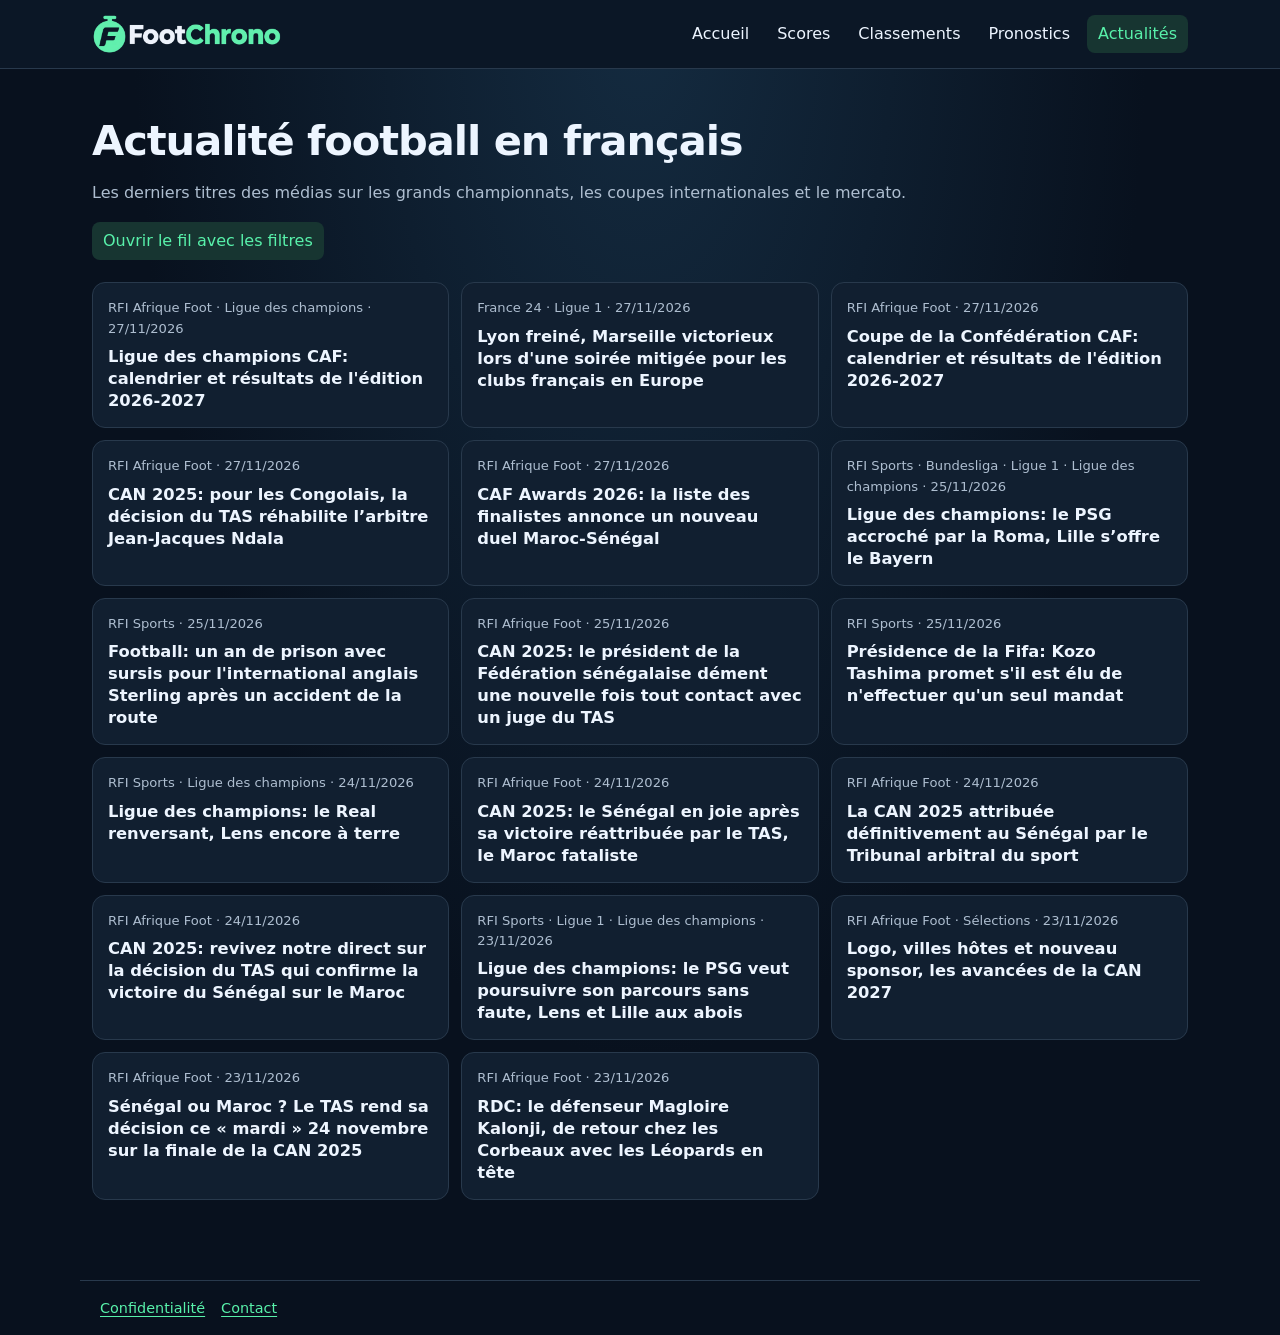
==== actualites/index.html @ 9bc8205b "Update football headlines" ====
<!doctype html>
<html lang="fr"><head><meta charset="utf-8"><meta name="viewport" content="width=device-width,initial-scale=1">
<title>Actualité football en français, mercato et grandes compétitions | FootChrono</title><meta name="description" content="Les titres récents du football en français. Suivez la Premier League, la Liga, la Ligue 1, la Ligue des champions, le mercato et les sujets du moment.">
<link rel="canonical" href="https://footchrono.com/actualites/"><meta property="og:type" content="website">
<meta property="og:site_name" content="FootChrono"><meta property="og:title" content="Actualité football en français, mercato et grandes compétitions | FootChrono">
<meta property="og:description" content="Les titres récents du football en français. Suivez la Premier League, la Liga, la Ligue 1, la Ligue des champions, le mercato et les sujets du moment."><meta property="og:url" content="https://footchrono.com/actualites/"><meta property="og:locale" content="fr_FR">
<meta name="twitter:card" content="summary"><link rel="stylesheet" href="/footchrono-public.css"><script async src="https://pagead2.googlesyndication.com/pagead/js/adsbygoogle.js?client=ca-pub-7180571260643744" crossorigin="anonymous"></script><style>.fc-ad{width:calc(100% - 32px);max-width:728px;margin:16px auto}.fc-ad:has(ins[data-ad-status="unfilled"]){display:none}</style></head><body><header class="fc-header"><div class="fc-header-inner"><a class="fc-brand" href="/" aria-label="FootChrono, accueil"><img src="/images/footchrono-logo.webp" width="190" height="40" alt="FootChrono"></a><nav class="fc-nav" aria-label="Navigation principale"><a href="/">Accueil</a><a href="/scores">Scores</a><a href="/classements">Classements</a><a href="/#page=predictions">Pronostics</a><a href="/actualites/" aria-current="page">Actualités</a></nav></div></header><main><h1>Actualité football en français</h1>
<p>Les derniers titres des médias sur les grands championnats, les coupes internationales et le mercato.</p>
<p><a href="/#page=news">Ouvrir le fil avec les filtres</a></p>
<div class="fc-news-grid"><article><p>RFI Afrique Foot · Ligue des champions · <time datetime="2026-11-27T09:04:38+00:00">27/11/2026</time></p><h2><a href="https://www.rfi.fr/fr/afrique-foot/20261127-ligue-des-champions-caf-calendrier-et-r%C3%A9sultats-de-l-%C3%A9dition-2026-2027">Ligue des champions CAF: calendrier et résultats de l&#x27;édition 2026-2027</a></h2></article>
<article><p>France 24 · Ligue 1 · <time datetime="2026-11-27T07:14:58+00:00">27/11/2026</time></p><h2><a href="https://www.france24.com/fr/%C3%A9missions/sports/20261127-lyon-frein%C3%A9-marseille-victorieux-lors-d-une-soir%C3%A9e-mitig%C3%A9e-pour-les-clubs-fran%C3%A7ais-en-europe">Lyon freiné, Marseille victorieux lors d&#x27;une soirée mitigée pour les clubs français en Europe</a></h2></article>
<article><p>RFI Afrique Foot · <time datetime="2026-11-27T12:47:51+00:00">27/11/2026</time></p><h2><a href="https://www.rfi.fr/fr/afrique-foot/20261127-coupe-de-la-conf%C3%A9d%C3%A9ration-caf-calendrier-et-r%C3%A9sultats-de-l-%C3%A9dition-2026-2027">Coupe de la Confédération CAF: calendrier et résultats de l&#x27;édition 2026-2027</a></h2></article>
<article><p>RFI Afrique Foot · <time datetime="2026-11-27T11:26:14+00:00">27/11/2026</time></p><h2><a href="https://www.rfi.fr/fr/afrique-foot/20261127-can-2025-pour-les-congolais-la-d%C3%A9cision-du-tas-r%C3%A9habilite-l-arbitre-jean-jacques-ndala">CAN 2025: pour les Congolais, la décision du TAS réhabilite l’arbitre Jean-Jacques Ndala</a></h2></article>
<article><p>RFI Afrique Foot · <time datetime="2026-11-27T09:02:48+00:00">27/11/2026</time></p><h2><a href="https://www.rfi.fr/fr/afrique-foot/20261127-caf-awards-2026-la-liste-des-finalistes-annonce-un-nouveau-duel-maroc-s%C3%A9n%C3%A9gal">CAF Awards 2026: la liste des finalistes annonce un nouveau duel Maroc-Sénégal</a></h2></article>
<article><p>RFI Sports · Bundesliga · Ligue 1 · Ligue des champions · <time datetime="2026-11-25T22:00:10+00:00">25/11/2026</time></p><h2><a href="https://www.rfi.fr/fr/sports/20261125-ligue-des-champions-le-psg-accroch%C3%A9-par-la-roma-lille-s-offre-le-bayern">Ligue des champions: le PSG accroché par la Roma, Lille s’offre le Bayern</a></h2></article>
<article><p>RFI Sports · <time datetime="2026-11-25T19:54:54+00:00">25/11/2026</time></p><h2><a href="https://www.rfi.fr/fr/sports/20261125-football-un-an-de-prison-avec-sursis-pour-l-international-anglais-sterling-apr%C3%A8s-un-accident-de-la-route">Football: un an de prison avec sursis pour l&#x27;international anglais Sterling après un accident de la route</a></h2></article>
<article><p>RFI Afrique Foot · <time datetime="2026-11-25T15:17:34+00:00">25/11/2026</time></p><h2><a href="https://www.rfi.fr/fr/afrique-foot/20261125-can-2025-le-pr%C3%A9sident-de-la-f%C3%A9d%C3%A9ration-s%C3%A9n%C3%A9galaise-d%C3%A9ment-une-nouvelle-fois-tout-contact-avec-un-juge-du-tas">CAN 2025: le président de la Fédération sénégalaise dément une nouvelle fois tout contact avec un juge du TAS</a></h2></article>
<article><p>RFI Sports · <time datetime="2026-11-25T14:43:49+00:00">25/11/2026</time></p><h2><a href="https://www.rfi.fr/fr/sports/20261125-pr%C3%A9sidence-de-la-fifa-kozo-tashima-promet-s-il-est-%C3%A9lu-de-n-effectuer-qu-un-seul-mandat">Présidence de la Fifa: Kozo Tashima promet s&#x27;il est élu de n&#x27;effectuer qu&#x27;un seul mandat</a></h2></article>
<article><p>RFI Sports · Ligue des champions · <time datetime="2026-11-24T22:04:55+00:00">24/11/2026</time></p><h2><a href="https://www.rfi.fr/fr/sports/20261124-ligue-des-champions-le-real-renversant-lens-encore-%C3%A0-terre">Ligue des champions: le Real renversant, Lens encore à terre</a></h2></article>
<article><p>RFI Afrique Foot · <time datetime="2026-11-24T21:09:23+00:00">24/11/2026</time></p><h2><a href="https://www.rfi.fr/fr/afrique-foot/20261124-can-2025-le-s%C3%A9n%C3%A9gal-en-joie-apr%C3%A8s-sa-victoire-r%C3%A9attribu%C3%A9e-par-le-tas-le-maroc-fataliste">CAN 2025: le Sénégal en joie après sa victoire réattribuée par le TAS, le Maroc fataliste</a></h2></article>
<article><p>RFI Afrique Foot · <time datetime="2026-11-24T14:27:25+00:00">24/11/2026</time></p><h2><a href="https://www.rfi.fr/fr/afrique-foot/20261124-la-can-2025-attribu%C3%A9e-d%C3%A9finitivement-au-s%C3%A9n%C3%A9gal-par-le-tribunal-arbitral-du-sport">La CAN 2025 attribuée définitivement au Sénégal par le Tribunal arbitral du sport</a></h2></article>
<article><p>RFI Afrique Foot · <time datetime="2026-11-24T13:09:52+00:00">24/11/2026</time></p><h2><a href="https://www.rfi.fr/fr/afrique-foot/20261124-can-2025-suivez-en-direct-la-d%C3%A9cision-du-tas-sur-la-finale-entre-le-maroc-et-le-s%C3%A9n%C3%A9gal">CAN 2025: revivez notre direct sur la décision du TAS qui confirme la victoire du Sénégal sur le Maroc</a></h2></article>
<article><p>RFI Sports · Ligue 1 · Ligue des champions · <time datetime="2026-11-23T16:07:42+00:00">23/11/2026</time></p><h2><a href="https://www.rfi.fr/fr/sports/20261123-ligue-des-champions-le-psg-veut-poursuivre-son-parcours-sans-faute-lens-et-lille-aux-abois">Ligue des champions: le PSG veut poursuivre son parcours sans faute, Lens et Lille aux abois</a></h2></article>
<article><p>RFI Afrique Foot · Sélections · <time datetime="2026-11-23T16:05:46+00:00">23/11/2026</time></p><h2><a href="https://www.rfi.fr/fr/afrique-foot/20261123-logo-villes-h%C3%B4tes-et-nouveau-sponsor-les-avanc%C3%A9es-de-la-can-2027">Logo, villes hôtes et nouveau sponsor, les avancées de la CAN 2027</a></h2></article>
<article><p>RFI Afrique Foot · <time datetime="2026-11-23T11:28:42+00:00">23/11/2026</time></p><h2><a href="https://www.rfi.fr/fr/afrique-foot/20261123-s%C3%A9n%C3%A9gal-ou-maroc-le-tas-rend-sa-d%C3%A9cision-ce-mardi-24-novembre-sur-la-finale-de-la-can-2025">Sénégal ou Maroc ? Le TAS rend sa décision ce « mardi » 24 novembre sur la finale de la CAN 2025</a></h2></article>
<article><p>RFI Afrique Foot · <time datetime="2026-11-23T08:21:25+00:00">23/11/2026</time></p><h2><a href="https://www.rfi.fr/fr/afrique-foot/20261123-rdc-le-d%C3%A9fenseur-magloire-kalonji-de-retour-chez-les-corbeaux-avec-les-l%C3%A9opards-en-t%C3%AAte">RDC: le défenseur Magloire Kalonji, de retour chez les Corbeaux avec les Léopards en tête</a></h2></article></div></main>
<div class="fc-ad"><ins class="adsbygoogle" style="display:block" data-ad-client="ca-pub-7180571260643744" data-ad-slot="1991336459" data-ad-format="horizontal" data-full-width-responsive="false"></ins></div>
<script>(window.adsbygoogle = window.adsbygoogle || []).push({});</script>
<footer class="fc-footer"><nav aria-label="Informations sur le site"><a href="/confidentialite/">Confidentialité</a> <a href="/contact/">Contact</a></nav></footer></body></html>
---- footchrono-public.css ----
:root{color-scheme:dark;--bg:#08111e;--panel:#111f30;--line:#28394c;--text:#edf5ff;--muted:#aebed0;--green:#58f1aa}
*{box-sizing:border-box}
body{margin:0;min-height:100vh;background:radial-gradient(ellipse at top,#142b40,var(--bg) 56%);color:var(--text);font:16px/1.55 system-ui,sans-serif}
a{color:var(--green);text-underline-offset:3px}
a:focus-visible{outline:2px solid var(--green);outline-offset:4px}
.fc-header{border-bottom:1px solid var(--line);background:#0b1726}
.fc-header-inner,main{width:min(1160px,100%);margin-inline:auto;padding-inline:clamp(16px,4vw,32px)}
.fc-header-inner{display:flex;align-items:center;justify-content:space-between;gap:12px 24px;flex-wrap:wrap;padding-block:14px}
.fc-brand{display:inline-flex;align-items:center;gap:9px;color:var(--text);font-size:1.22rem;font-weight:850;text-decoration:none}
.fc-brand b{color:var(--green)}
.fc-mark{display:grid;place-items:center;width:34px;height:34px;border-radius:10px;background:var(--green);color:var(--bg)}
.fc-nav,.links{display:flex;flex-wrap:wrap;gap:6px}
.fc-nav a,.links a,main>p>a{display:inline-block;padding:7px 11px;border-radius:8px;color:var(--text);text-decoration:none}
.fc-nav a:hover,.fc-nav a[aria-current],.links a,main>p>a{background:#173531;color:var(--green)}
main{padding-block:clamp(24px,4vw,48px)}
h1{margin:0 0 12px;font-size:clamp(1.75rem,4vw,2.6rem);line-height:1.15;letter-spacing:-.025em}
main>p,.muted{color:var(--muted)}
main>h2,section>h2{margin:22px 0 10px;font-size:1.12rem}
.table-wrap{overflow:auto;margin:10px 0 20px;border:1px solid var(--line);border-radius:13px;background:var(--panel)}
table{border-collapse:collapse;width:100%;font-size:.92rem}
th,td{padding:10px 12px;text-align:start;border-bottom:1px solid var(--line)}
thead{background:#16273a;color:var(--muted)}
tbody tr:last-child>*{border-bottom:0}
tbody tr:hover{background:#182b3e}
tbody th,.score{font-weight:700}
.score{white-space:nowrap;font-variant-numeric:tabular-nums}
.fc-news-grid{display:grid;grid-template-columns:repeat(auto-fit,minmax(min(100%,320px),1fr));gap:12px;margin-top:22px}
.fc-news-grid article{min-width:0;padding:15px;border:1px solid var(--line);border-radius:13px;background:var(--panel)}
.fc-news-grid article p{margin:0;color:var(--muted);font-size:.82rem}
.fc-news-grid h2{margin:7px 0 0;font-size:1.02rem;line-height:1.35}
.fc-news-grid h2 a{color:var(--text);text-decoration:none}
.fc-news-grid h2 a:hover{color:var(--green);text-decoration:underline}
@media(max-width:600px){.fc-nav{width:100%;gap:4px}.fc-nav a{padding:6px 8px;font-size:.88rem}th,td{padding:8px}.table-wrap table{min-width:360px}}

.fc-footer{max-width:1120px;margin:2rem auto 0;padding:1rem 1.25rem;border-top:1px solid var(--line);font-size:.9rem}
.fc-footer nav{display:flex;flex-wrap:wrap;gap:1rem}

.fc-club-badge { object-fit: contain; vertical-align: middle; }
td .fc-club-badge, th .fc-club-badge { margin-inline-end: .4rem; }
.fc-club-badge[hidden] { display: none; }
article figure img { max-width: 100%; max-height: 65vh; object-fit: contain; }
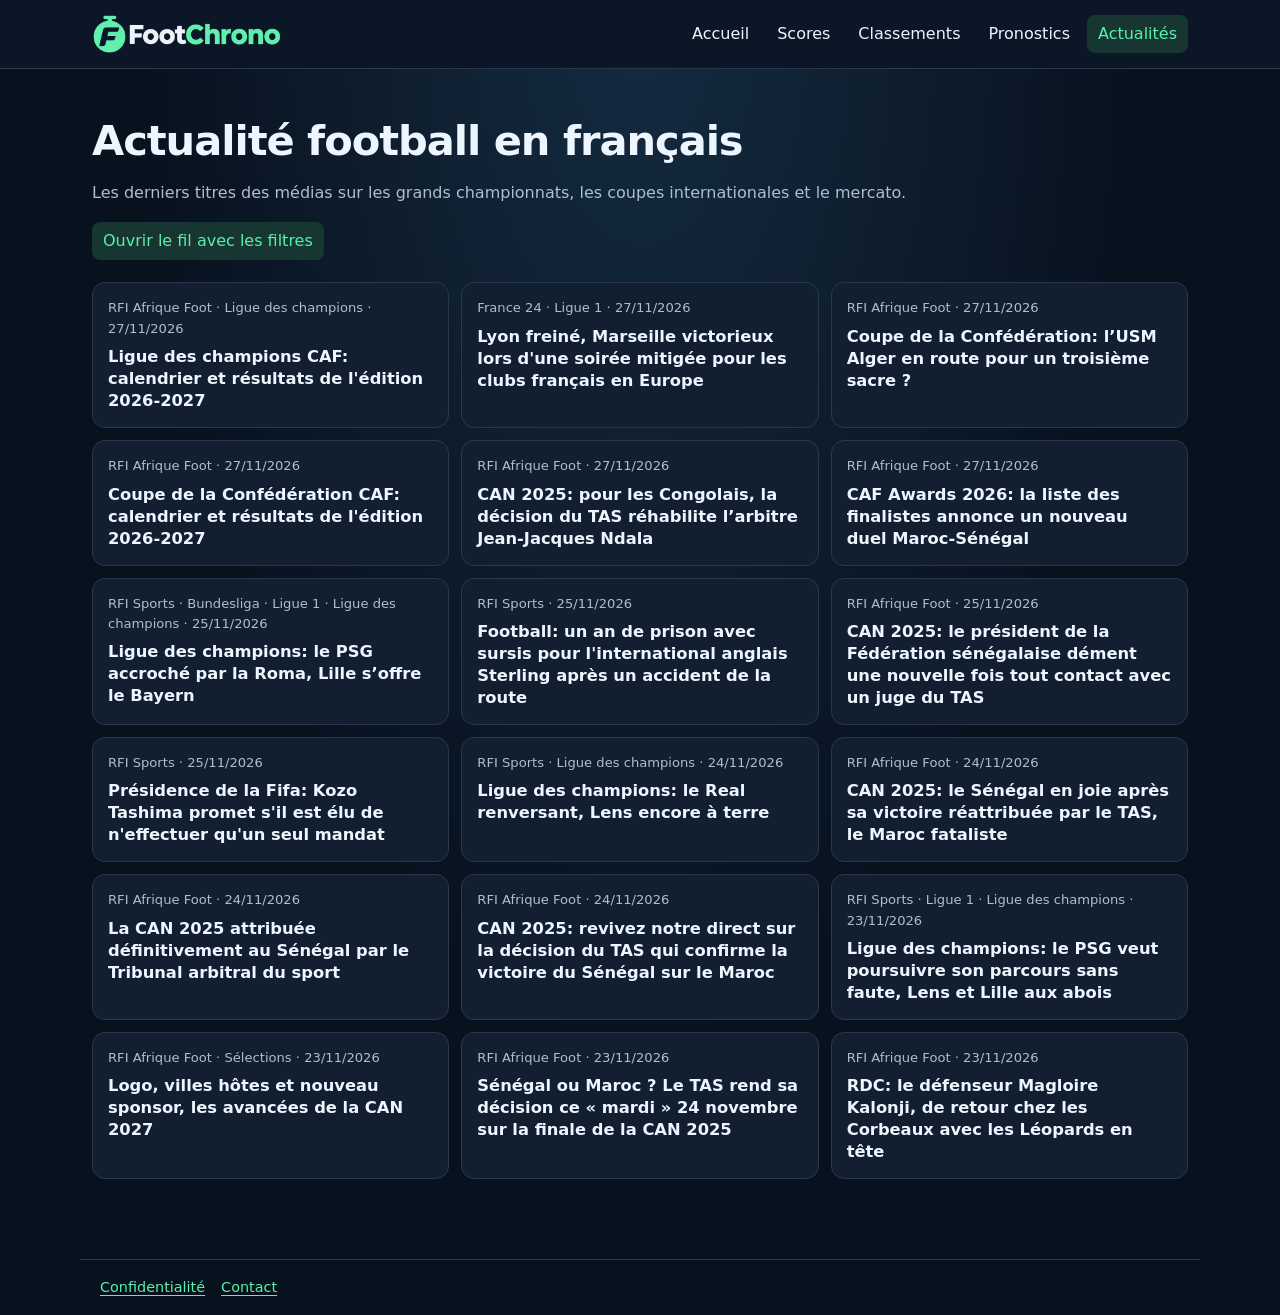
==== commit 20a78725: "Update football headlines" ====
--- a/actualites/index.html
+++ b/actualites/index.html
@@ -9,6 +9,7 @@
 <p><a href="/#page=news">Ouvrir le fil avec les filtres</a></p>
 <div class="fc-news-grid"><article><p>RFI Afrique Foot · Ligue des champions · <time datetime="2026-11-27T09:04:38+00:00">27/11/2026</time></p><h2><a href="https://www.rfi.fr/fr/afrique-foot/20261127-ligue-des-champions-caf-calendrier-et-r%C3%A9sultats-de-l-%C3%A9dition-2026-2027">Ligue des champions CAF: calendrier et résultats de l&#x27;édition 2026-2027</a></h2></article>
 <article><p>France 24 · Ligue 1 · <time datetime="2026-11-27T07:14:58+00:00">27/11/2026</time></p><h2><a href="https://www.france24.com/fr/%C3%A9missions/sports/20261127-lyon-frein%C3%A9-marseille-victorieux-lors-d-une-soir%C3%A9e-mitig%C3%A9e-pour-les-clubs-fran%C3%A7ais-en-europe">Lyon freiné, Marseille victorieux lors d&#x27;une soirée mitigée pour les clubs français en Europe</a></h2></article>
+<article><p>RFI Afrique Foot · <time datetime="2026-11-27T14:01:10+00:00">27/11/2026</time></p><h2><a href="https://www.rfi.fr/fr/afrique-foot/20261127-coupe-de-la-conf%C3%A9d%C3%A9ration-l-usm-alger-en-route-pour-un-troisi%C3%A8me-sacre">Coupe de la Confédération: l’USM Alger en route pour un troisième sacre ?</a></h2></article>
 <article><p>RFI Afrique Foot · <time datetime="2026-11-27T12:47:51+00:00">27/11/2026</time></p><h2><a href="https://www.rfi.fr/fr/afrique-foot/20261127-coupe-de-la-conf%C3%A9d%C3%A9ration-caf-calendrier-et-r%C3%A9sultats-de-l-%C3%A9dition-2026-2027">Coupe de la Confédération CAF: calendrier et résultats de l&#x27;édition 2026-2027</a></h2></article>
 <article><p>RFI Afrique Foot · <time datetime="2026-11-27T11:26:14+00:00">27/11/2026</time></p><h2><a href="https://www.rfi.fr/fr/afrique-foot/20261127-can-2025-pour-les-congolais-la-d%C3%A9cision-du-tas-r%C3%A9habilite-l-arbitre-jean-jacques-ndala">CAN 2025: pour les Congolais, la décision du TAS réhabilite l’arbitre Jean-Jacques Ndala</a></h2></article>
 <article><p>RFI Afrique Foot · <time datetime="2026-11-27T09:02:48+00:00">27/11/2026</time></p><h2><a href="https://www.rfi.fr/fr/afrique-foot/20261127-caf-awards-2026-la-liste-des-finalistes-annonce-un-nouveau-duel-maroc-s%C3%A9n%C3%A9gal">CAF Awards 2026: la liste des finalistes annonce un nouveau duel Maroc-Sénégal</a></h2></article>
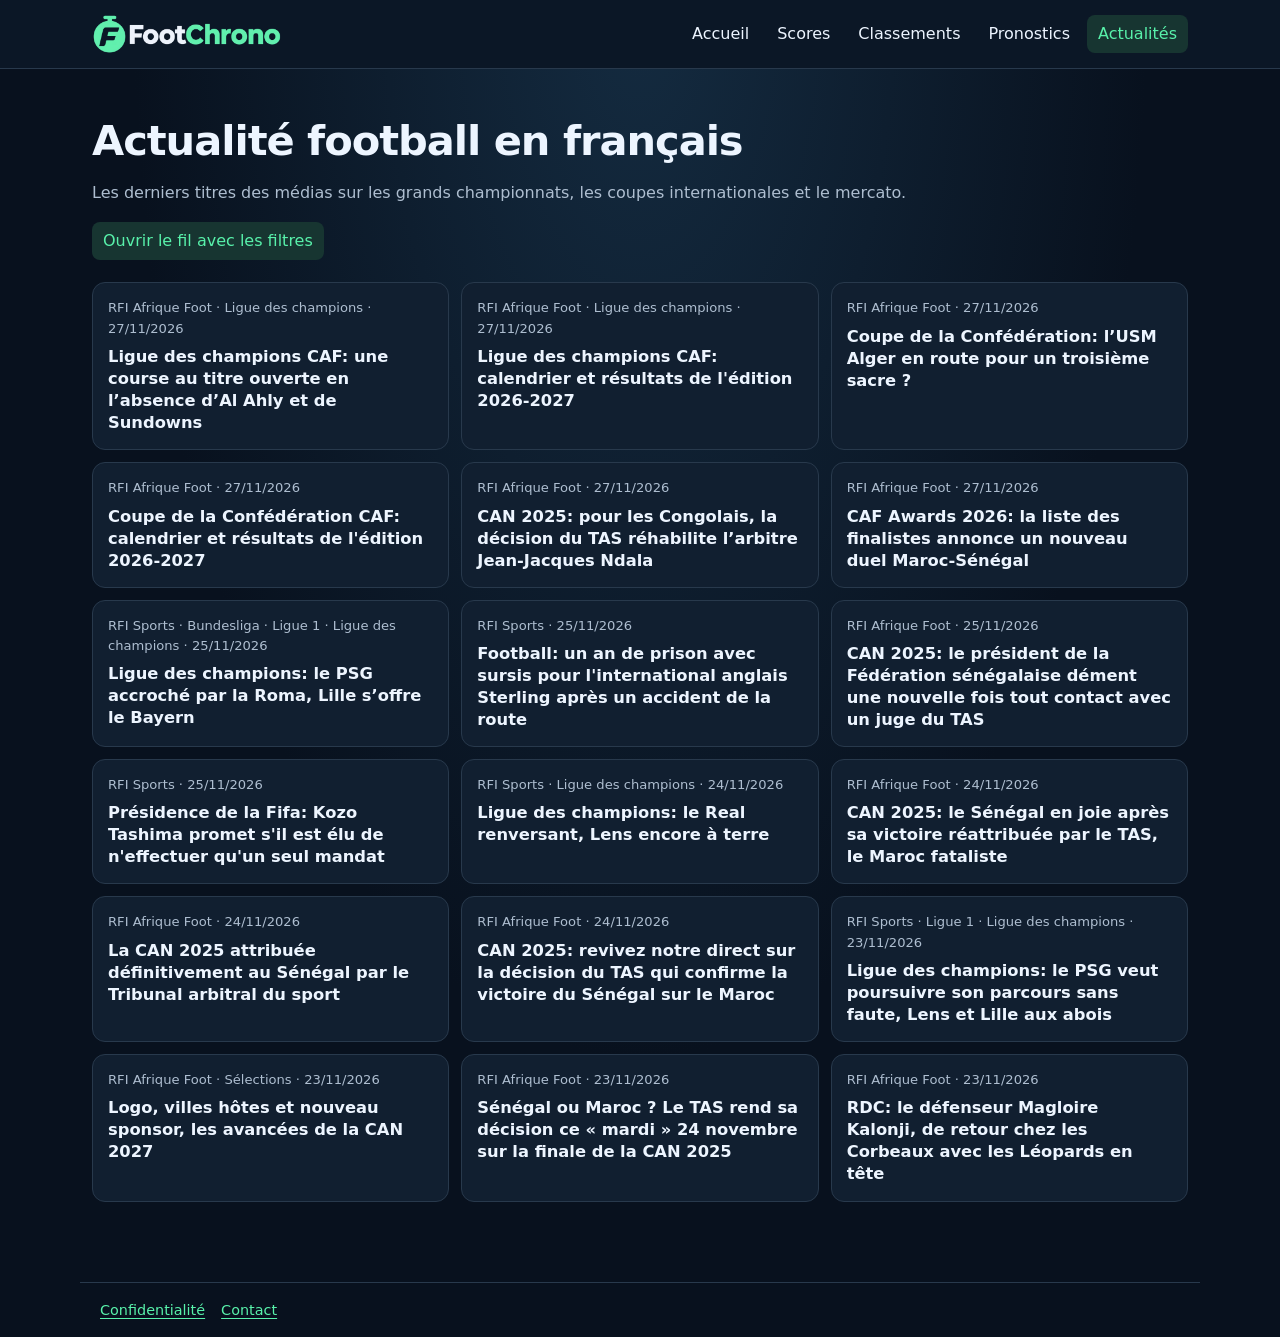
==== commit 84bd8f66: "Update football headlines" ====
--- a/actualites/index.html
+++ b/actualites/index.html
@@ -7,8 +7,8 @@
 <meta name="twitter:card" content="summary"><link rel="stylesheet" href="/footchrono-public.css"><script async src="https://pagead2.googlesyndication.com/pagead/js/adsbygoogle.js?client=ca-pub-7180571260643744" crossorigin="anonymous"></script><style>.fc-ad{width:calc(100% - 32px);max-width:728px;margin:16px auto}.fc-ad:has(ins[data-ad-status="unfilled"]){display:none}</style></head><body><header class="fc-header"><div class="fc-header-inner"><a class="fc-brand" href="/" aria-label="FootChrono, accueil"><img src="/images/footchrono-logo.webp" width="190" height="40" alt="FootChrono"></a><nav class="fc-nav" aria-label="Navigation principale"><a href="/">Accueil</a><a href="/scores">Scores</a><a href="/classements">Classements</a><a href="/#page=predictions">Pronostics</a><a href="/actualites/" aria-current="page">Actualités</a></nav></div></header><main><h1>Actualité football en français</h1>
 <p>Les derniers titres des médias sur les grands championnats, les coupes internationales et le mercato.</p>
 <p><a href="/#page=news">Ouvrir le fil avec les filtres</a></p>
-<div class="fc-news-grid"><article><p>RFI Afrique Foot · Ligue des champions · <time datetime="2026-11-27T09:04:38+00:00">27/11/2026</time></p><h2><a href="https://www.rfi.fr/fr/afrique-foot/20261127-ligue-des-champions-caf-calendrier-et-r%C3%A9sultats-de-l-%C3%A9dition-2026-2027">Ligue des champions CAF: calendrier et résultats de l&#x27;édition 2026-2027</a></h2></article>
-<article><p>France 24 · Ligue 1 · <time datetime="2026-11-27T07:14:58+00:00">27/11/2026</time></p><h2><a href="https://www.france24.com/fr/%C3%A9missions/sports/20261127-lyon-frein%C3%A9-marseille-victorieux-lors-d-une-soir%C3%A9e-mitig%C3%A9e-pour-les-clubs-fran%C3%A7ais-en-europe">Lyon freiné, Marseille victorieux lors d&#x27;une soirée mitigée pour les clubs français en Europe</a></h2></article>
+<div class="fc-news-grid"><article><p>RFI Afrique Foot · Ligue des champions · <time datetime="2026-11-27T15:47:01+00:00">27/11/2026</time></p><h2><a href="https://www.rfi.fr/fr/afrique-foot/20261127-ligue-des-champions-caf-une-course-au-titre-ouverte-en-l-absence-d-al-ahly-et-de-sundowns">Ligue des champions CAF: une course au titre ouverte en l’absence d’Al Ahly et de Sundowns</a></h2></article>
+<article><p>RFI Afrique Foot · Ligue des champions · <time datetime="2026-11-27T09:04:38+00:00">27/11/2026</time></p><h2><a href="https://www.rfi.fr/fr/afrique-foot/20261127-ligue-des-champions-caf-calendrier-et-r%C3%A9sultats-de-l-%C3%A9dition-2026-2027">Ligue des champions CAF: calendrier et résultats de l&#x27;édition 2026-2027</a></h2></article>
 <article><p>RFI Afrique Foot · <time datetime="2026-11-27T14:01:10+00:00">27/11/2026</time></p><h2><a href="https://www.rfi.fr/fr/afrique-foot/20261127-coupe-de-la-conf%C3%A9d%C3%A9ration-l-usm-alger-en-route-pour-un-troisi%C3%A8me-sacre">Coupe de la Confédération: l’USM Alger en route pour un troisième sacre ?</a></h2></article>
 <article><p>RFI Afrique Foot · <time datetime="2026-11-27T12:47:51+00:00">27/11/2026</time></p><h2><a href="https://www.rfi.fr/fr/afrique-foot/20261127-coupe-de-la-conf%C3%A9d%C3%A9ration-caf-calendrier-et-r%C3%A9sultats-de-l-%C3%A9dition-2026-2027">Coupe de la Confédération CAF: calendrier et résultats de l&#x27;édition 2026-2027</a></h2></article>
 <article><p>RFI Afrique Foot · <time datetime="2026-11-27T11:26:14+00:00">27/11/2026</time></p><h2><a href="https://www.rfi.fr/fr/afrique-foot/20261127-can-2025-pour-les-congolais-la-d%C3%A9cision-du-tas-r%C3%A9habilite-l-arbitre-jean-jacques-ndala">CAN 2025: pour les Congolais, la décision du TAS réhabilite l’arbitre Jean-Jacques Ndala</a></h2></article>
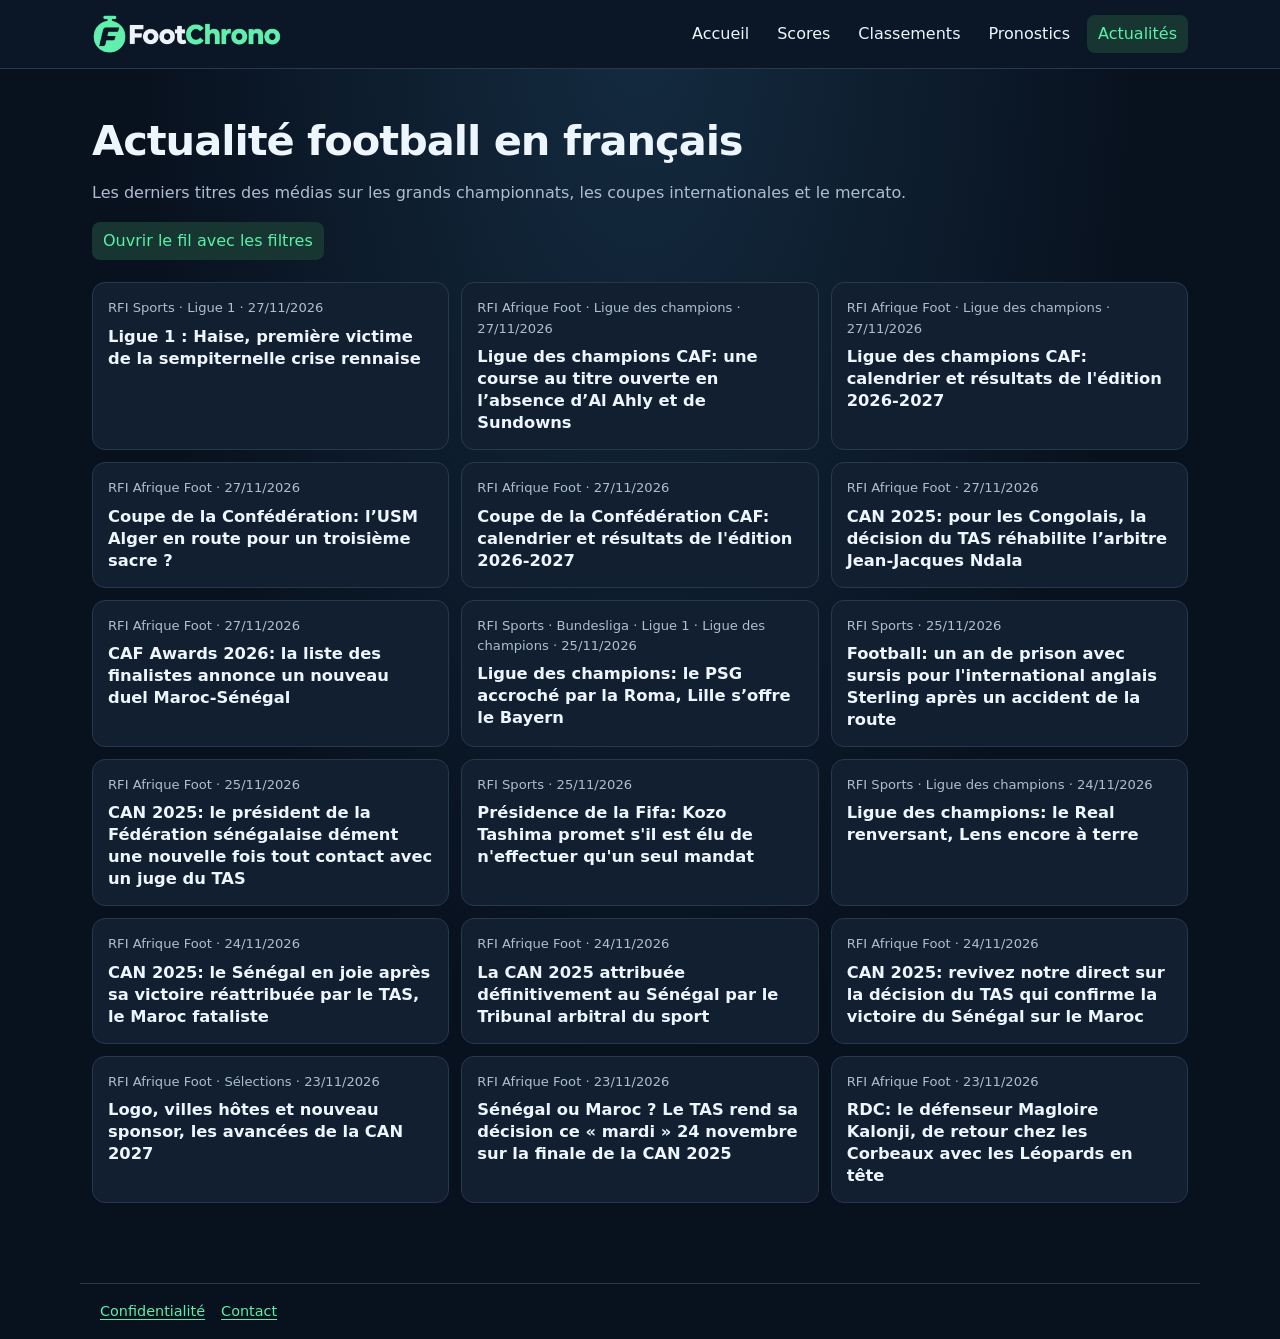
==== commit 94b3aec0: "Update football headlines" ====
--- a/actualites/index.html
+++ b/actualites/index.html
@@ -7,7 +7,8 @@
 <meta name="twitter:card" content="summary"><link rel="stylesheet" href="/footchrono-public.css"><script async src="https://pagead2.googlesyndication.com/pagead/js/adsbygoogle.js?client=ca-pub-7180571260643744" crossorigin="anonymous"></script><style>.fc-ad{width:calc(100% - 32px);max-width:728px;margin:16px auto}.fc-ad:has(ins[data-ad-status="unfilled"]){display:none}</style></head><body><header class="fc-header"><div class="fc-header-inner"><a class="fc-brand" href="/" aria-label="FootChrono, accueil"><img src="/images/footchrono-logo.webp" width="190" height="40" alt="FootChrono"></a><nav class="fc-nav" aria-label="Navigation principale"><a href="/">Accueil</a><a href="/scores">Scores</a><a href="/classements">Classements</a><a href="/#page=predictions">Pronostics</a><a href="/actualites/" aria-current="page">Actualités</a></nav></div></header><main><h1>Actualité football en français</h1>
 <p>Les derniers titres des médias sur les grands championnats, les coupes internationales et le mercato.</p>
 <p><a href="/#page=news">Ouvrir le fil avec les filtres</a></p>
-<div class="fc-news-grid"><article><p>RFI Afrique Foot · Ligue des champions · <time datetime="2026-11-27T15:47:01+00:00">27/11/2026</time></p><h2><a href="https://www.rfi.fr/fr/afrique-foot/20261127-ligue-des-champions-caf-une-course-au-titre-ouverte-en-l-absence-d-al-ahly-et-de-sundowns">Ligue des champions CAF: une course au titre ouverte en l’absence d’Al Ahly et de Sundowns</a></h2></article>
+<div class="fc-news-grid"><article><p>RFI Sports · Ligue 1 · <time datetime="2026-11-27T20:07:38+00:00">27/11/2026</time></p><h2><a href="https://www.rfi.fr/fr/sports/20261127-ligue-1-haise-premi%C3%A8re-victime-de-la-sempiternelle-crise-rennaise">Ligue 1 : Haise, première victime de la sempiternelle crise rennaise</a></h2></article>
+<article><p>RFI Afrique Foot · Ligue des champions · <time datetime="2026-11-27T15:47:01+00:00">27/11/2026</time></p><h2><a href="https://www.rfi.fr/fr/afrique-foot/20261127-ligue-des-champions-caf-une-course-au-titre-ouverte-en-l-absence-d-al-ahly-et-de-sundowns">Ligue des champions CAF: une course au titre ouverte en l’absence d’Al Ahly et de Sundowns</a></h2></article>
 <article><p>RFI Afrique Foot · Ligue des champions · <time datetime="2026-11-27T09:04:38+00:00">27/11/2026</time></p><h2><a href="https://www.rfi.fr/fr/afrique-foot/20261127-ligue-des-champions-caf-calendrier-et-r%C3%A9sultats-de-l-%C3%A9dition-2026-2027">Ligue des champions CAF: calendrier et résultats de l&#x27;édition 2026-2027</a></h2></article>
 <article><p>RFI Afrique Foot · <time datetime="2026-11-27T14:01:10+00:00">27/11/2026</time></p><h2><a href="https://www.rfi.fr/fr/afrique-foot/20261127-coupe-de-la-conf%C3%A9d%C3%A9ration-l-usm-alger-en-route-pour-un-troisi%C3%A8me-sacre">Coupe de la Confédération: l’USM Alger en route pour un troisième sacre ?</a></h2></article>
 <article><p>RFI Afrique Foot · <time datetime="2026-11-27T12:47:51+00:00">27/11/2026</time></p><h2><a href="https://www.rfi.fr/fr/afrique-foot/20261127-coupe-de-la-conf%C3%A9d%C3%A9ration-caf-calendrier-et-r%C3%A9sultats-de-l-%C3%A9dition-2026-2027">Coupe de la Confédération CAF: calendrier et résultats de l&#x27;édition 2026-2027</a></h2></article>
@@ -21,7 +22,6 @@
 <article><p>RFI Afrique Foot · <time datetime="2026-11-24T21:09:23+00:00">24/11/2026</time></p><h2><a href="https://www.rfi.fr/fr/afrique-foot/20261124-can-2025-le-s%C3%A9n%C3%A9gal-en-joie-apr%C3%A8s-sa-victoire-r%C3%A9attribu%C3%A9e-par-le-tas-le-maroc-fataliste">CAN 2025: le Sénégal en joie après sa victoire réattribuée par le TAS, le Maroc fataliste</a></h2></article>
 <article><p>RFI Afrique Foot · <time datetime="2026-11-24T14:27:25+00:00">24/11/2026</time></p><h2><a href="https://www.rfi.fr/fr/afrique-foot/20261124-la-can-2025-attribu%C3%A9e-d%C3%A9finitivement-au-s%C3%A9n%C3%A9gal-par-le-tribunal-arbitral-du-sport">La CAN 2025 attribuée définitivement au Sénégal par le Tribunal arbitral du sport</a></h2></article>
 <article><p>RFI Afrique Foot · <time datetime="2026-11-24T13:09:52+00:00">24/11/2026</time></p><h2><a href="https://www.rfi.fr/fr/afrique-foot/20261124-can-2025-suivez-en-direct-la-d%C3%A9cision-du-tas-sur-la-finale-entre-le-maroc-et-le-s%C3%A9n%C3%A9gal">CAN 2025: revivez notre direct sur la décision du TAS qui confirme la victoire du Sénégal sur le Maroc</a></h2></article>
-<article><p>RFI Sports · Ligue 1 · Ligue des champions · <time datetime="2026-11-23T16:07:42+00:00">23/11/2026</time></p><h2><a href="https://www.rfi.fr/fr/sports/20261123-ligue-des-champions-le-psg-veut-poursuivre-son-parcours-sans-faute-lens-et-lille-aux-abois">Ligue des champions: le PSG veut poursuivre son parcours sans faute, Lens et Lille aux abois</a></h2></article>
 <article><p>RFI Afrique Foot · Sélections · <time datetime="2026-11-23T16:05:46+00:00">23/11/2026</time></p><h2><a href="https://www.rfi.fr/fr/afrique-foot/20261123-logo-villes-h%C3%B4tes-et-nouveau-sponsor-les-avanc%C3%A9es-de-la-can-2027">Logo, villes hôtes et nouveau sponsor, les avancées de la CAN 2027</a></h2></article>
 <article><p>RFI Afrique Foot · <time datetime="2026-11-23T11:28:42+00:00">23/11/2026</time></p><h2><a href="https://www.rfi.fr/fr/afrique-foot/20261123-s%C3%A9n%C3%A9gal-ou-maroc-le-tas-rend-sa-d%C3%A9cision-ce-mardi-24-novembre-sur-la-finale-de-la-can-2025">Sénégal ou Maroc ? Le TAS rend sa décision ce « mardi » 24 novembre sur la finale de la CAN 2025</a></h2></article>
 <article><p>RFI Afrique Foot · <time datetime="2026-11-23T08:21:25+00:00">23/11/2026</time></p><h2><a href="https://www.rfi.fr/fr/afrique-foot/20261123-rdc-le-d%C3%A9fenseur-magloire-kalonji-de-retour-chez-les-corbeaux-avec-les-l%C3%A9opards-en-t%C3%AAte">RDC: le défenseur Magloire Kalonji, de retour chez les Corbeaux avec les Léopards en tête</a></h2></article></div></main>
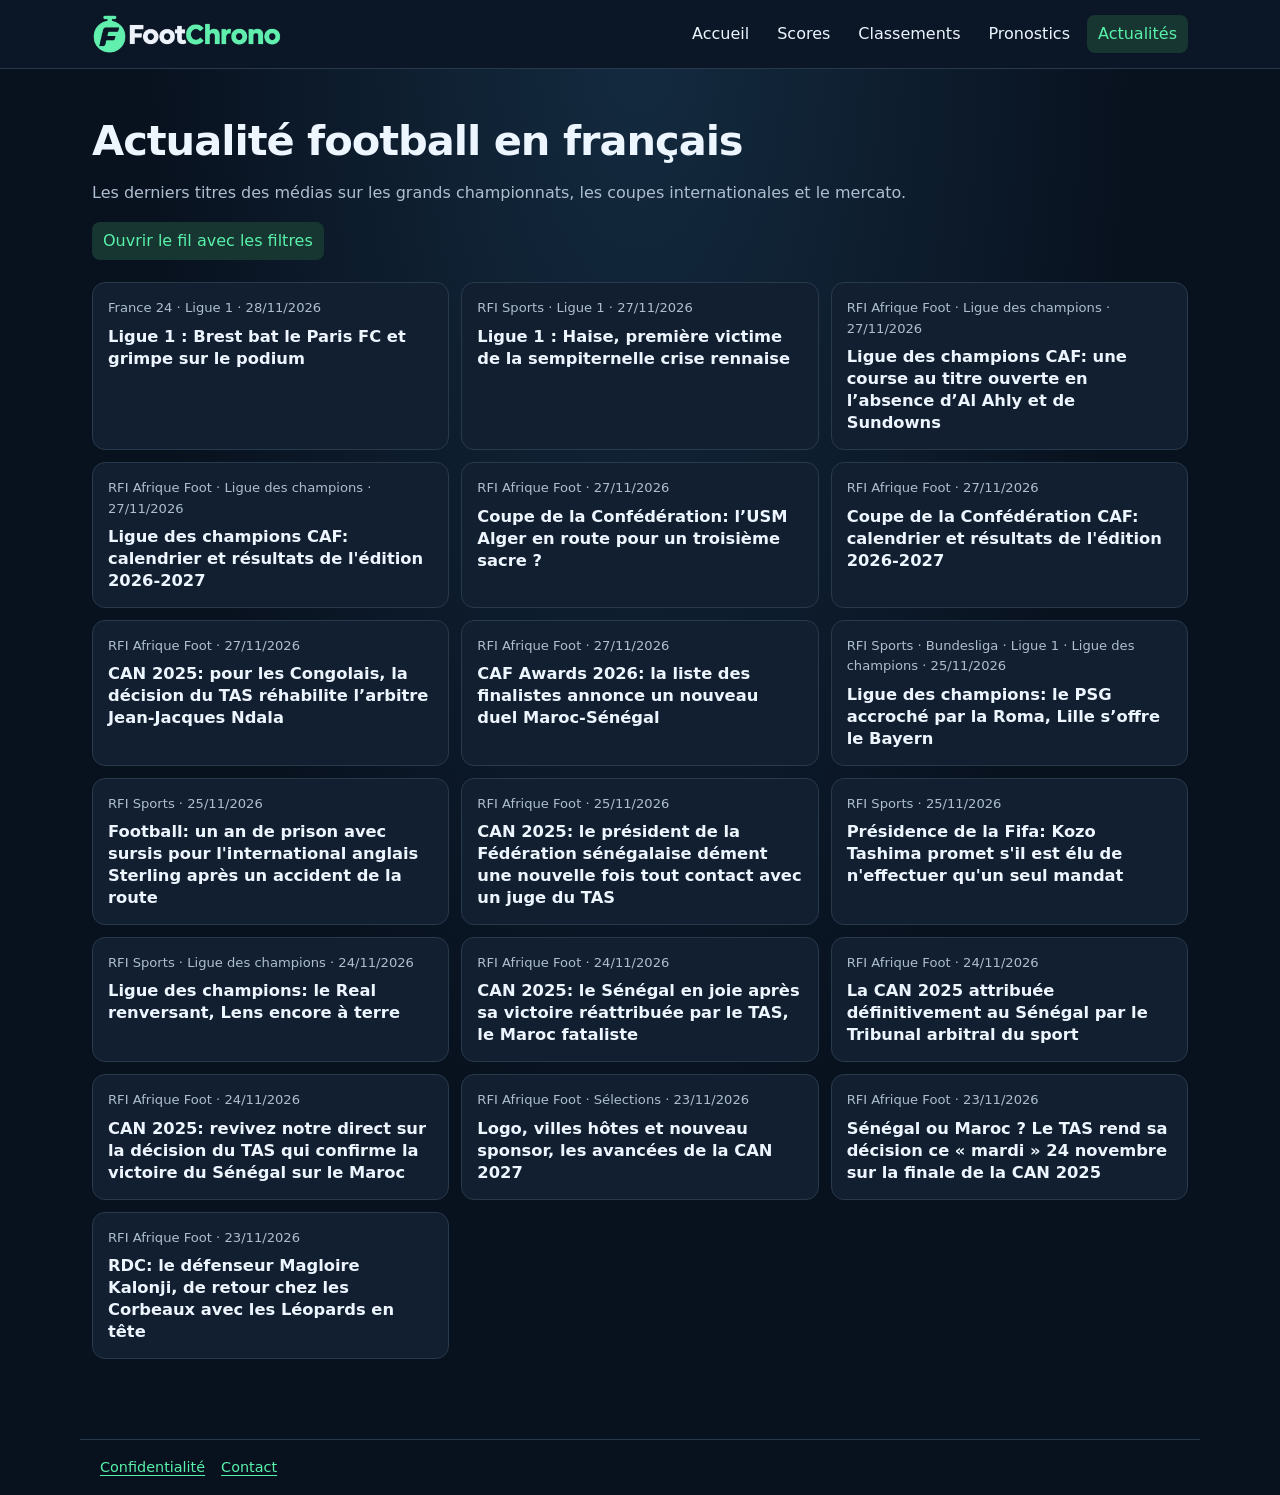
==== commit d08094a4: "Update football headlines" ====
--- a/actualites/index.html
+++ b/actualites/index.html
@@ -7,7 +7,8 @@
 <meta name="twitter:card" content="summary"><link rel="stylesheet" href="/footchrono-public.css"><script async src="https://pagead2.googlesyndication.com/pagead/js/adsbygoogle.js?client=ca-pub-7180571260643744" crossorigin="anonymous"></script><style>.fc-ad{width:calc(100% - 32px);max-width:728px;margin:16px auto}.fc-ad:has(ins[data-ad-status="unfilled"]){display:none}</style></head><body><header class="fc-header"><div class="fc-header-inner"><a class="fc-brand" href="/" aria-label="FootChrono, accueil"><img src="/images/footchrono-logo.webp" width="190" height="40" alt="FootChrono"></a><nav class="fc-nav" aria-label="Navigation principale"><a href="/">Accueil</a><a href="/scores">Scores</a><a href="/classements">Classements</a><a href="/#page=predictions">Pronostics</a><a href="/actualites/" aria-current="page">Actualités</a></nav></div></header><main><h1>Actualité football en français</h1>
 <p>Les derniers titres des médias sur les grands championnats, les coupes internationales et le mercato.</p>
 <p><a href="/#page=news">Ouvrir le fil avec les filtres</a></p>
-<div class="fc-news-grid"><article><p>RFI Sports · Ligue 1 · <time datetime="2026-11-27T20:07:38+00:00">27/11/2026</time></p><h2><a href="https://www.rfi.fr/fr/sports/20261127-ligue-1-haise-premi%C3%A8re-victime-de-la-sempiternelle-crise-rennaise">Ligue 1 : Haise, première victime de la sempiternelle crise rennaise</a></h2></article>
+<div class="fc-news-grid"><article><p>France 24 · Ligue 1 · <time datetime="2026-11-28T12:30:24+00:00">28/11/2026</time></p><h2><a href="https://www.france24.com/fr/%C3%A9missions/sports/20261128-ligue-1-brest-bat-le-paris-fc-et-grimpe-sur-le-podium">Ligue 1 : Brest bat le Paris FC et grimpe sur le podium</a></h2></article>
+<article><p>RFI Sports · Ligue 1 · <time datetime="2026-11-27T20:07:38+00:00">27/11/2026</time></p><h2><a href="https://www.rfi.fr/fr/sports/20261127-ligue-1-haise-premi%C3%A8re-victime-de-la-sempiternelle-crise-rennaise">Ligue 1 : Haise, première victime de la sempiternelle crise rennaise</a></h2></article>
 <article><p>RFI Afrique Foot · Ligue des champions · <time datetime="2026-11-27T15:47:01+00:00">27/11/2026</time></p><h2><a href="https://www.rfi.fr/fr/afrique-foot/20261127-ligue-des-champions-caf-une-course-au-titre-ouverte-en-l-absence-d-al-ahly-et-de-sundowns">Ligue des champions CAF: une course au titre ouverte en l’absence d’Al Ahly et de Sundowns</a></h2></article>
 <article><p>RFI Afrique Foot · Ligue des champions · <time datetime="2026-11-27T09:04:38+00:00">27/11/2026</time></p><h2><a href="https://www.rfi.fr/fr/afrique-foot/20261127-ligue-des-champions-caf-calendrier-et-r%C3%A9sultats-de-l-%C3%A9dition-2026-2027">Ligue des champions CAF: calendrier et résultats de l&#x27;édition 2026-2027</a></h2></article>
 <article><p>RFI Afrique Foot · <time datetime="2026-11-27T14:01:10+00:00">27/11/2026</time></p><h2><a href="https://www.rfi.fr/fr/afrique-foot/20261127-coupe-de-la-conf%C3%A9d%C3%A9ration-l-usm-alger-en-route-pour-un-troisi%C3%A8me-sacre">Coupe de la Confédération: l’USM Alger en route pour un troisième sacre ?</a></h2></article>
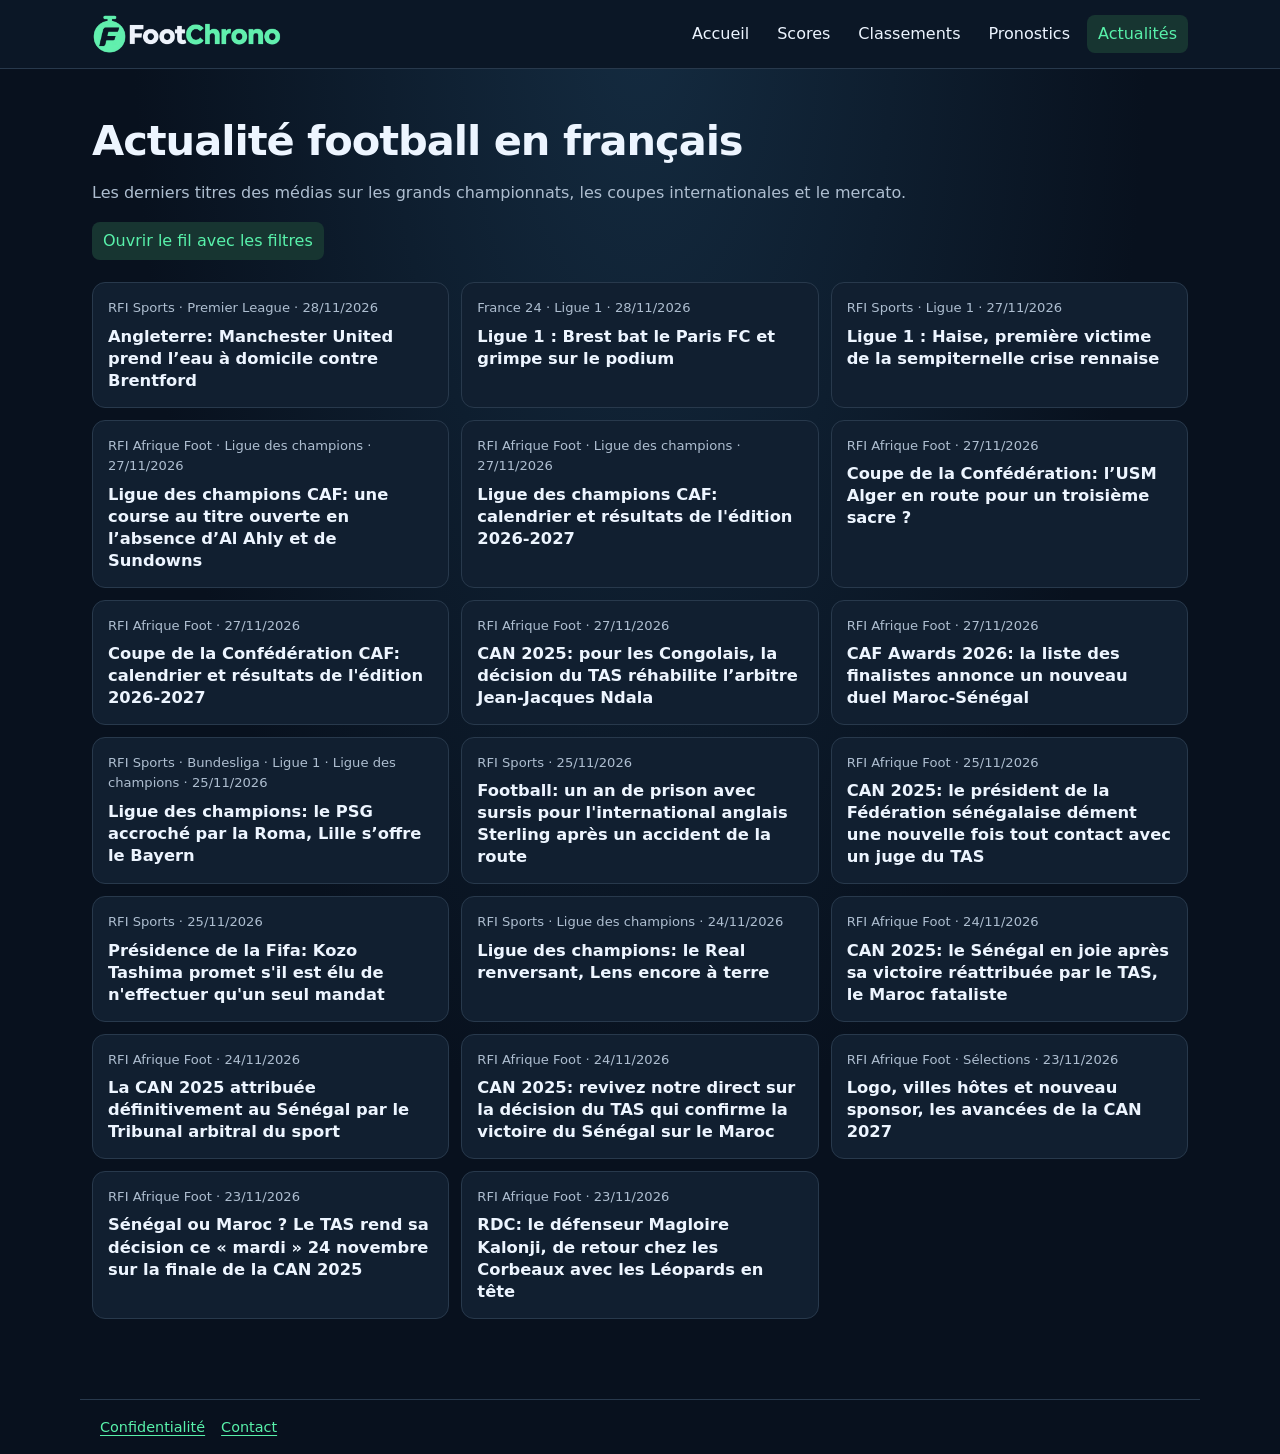
==== commit 57b774d6: "Update football headlines" ====
--- a/actualites/index.html
+++ b/actualites/index.html
@@ -7,7 +7,8 @@
 <meta name="twitter:card" content="summary"><link rel="stylesheet" href="/footchrono-public.css"><script async src="https://pagead2.googlesyndication.com/pagead/js/adsbygoogle.js?client=ca-pub-7180571260643744" crossorigin="anonymous"></script><style>.fc-ad{width:calc(100% - 32px);max-width:728px;margin:16px auto}.fc-ad:has(ins[data-ad-status="unfilled"]){display:none}</style></head><body><header class="fc-header"><div class="fc-header-inner"><a class="fc-brand" href="/" aria-label="FootChrono, accueil"><img src="/images/footchrono-logo.webp" width="190" height="40" alt="FootChrono"></a><nav class="fc-nav" aria-label="Navigation principale"><a href="/">Accueil</a><a href="/scores">Scores</a><a href="/classements">Classements</a><a href="/#page=predictions">Pronostics</a><a href="/actualites/" aria-current="page">Actualités</a></nav></div></header><main><h1>Actualité football en français</h1>
 <p>Les derniers titres des médias sur les grands championnats, les coupes internationales et le mercato.</p>
 <p><a href="/#page=news">Ouvrir le fil avec les filtres</a></p>
-<div class="fc-news-grid"><article><p>France 24 · Ligue 1 · <time datetime="2026-11-28T12:30:24+00:00">28/11/2026</time></p><h2><a href="https://www.france24.com/fr/%C3%A9missions/sports/20261128-ligue-1-brest-bat-le-paris-fc-et-grimpe-sur-le-podium">Ligue 1 : Brest bat le Paris FC et grimpe sur le podium</a></h2></article>
+<div class="fc-news-grid"><article><p>RFI Sports · Premier League · <time datetime="2026-11-28T17:24:19+00:00">28/11/2026</time></p><h2><a href="https://www.rfi.fr/fr/sports/20261128-angleterre-manchester-united-prend-l-eau-%C3%A0-domicile-contre-brentford">Angleterre: Manchester United prend l’eau à domicile contre Brentford</a></h2></article>
+<article><p>France 24 · Ligue 1 · <time datetime="2026-11-28T12:30:24+00:00">28/11/2026</time></p><h2><a href="https://www.france24.com/fr/%C3%A9missions/sports/20261128-ligue-1-brest-bat-le-paris-fc-et-grimpe-sur-le-podium">Ligue 1 : Brest bat le Paris FC et grimpe sur le podium</a></h2></article>
 <article><p>RFI Sports · Ligue 1 · <time datetime="2026-11-27T20:07:38+00:00">27/11/2026</time></p><h2><a href="https://www.rfi.fr/fr/sports/20261127-ligue-1-haise-premi%C3%A8re-victime-de-la-sempiternelle-crise-rennaise">Ligue 1 : Haise, première victime de la sempiternelle crise rennaise</a></h2></article>
 <article><p>RFI Afrique Foot · Ligue des champions · <time datetime="2026-11-27T15:47:01+00:00">27/11/2026</time></p><h2><a href="https://www.rfi.fr/fr/afrique-foot/20261127-ligue-des-champions-caf-une-course-au-titre-ouverte-en-l-absence-d-al-ahly-et-de-sundowns">Ligue des champions CAF: une course au titre ouverte en l’absence d’Al Ahly et de Sundowns</a></h2></article>
 <article><p>RFI Afrique Foot · Ligue des champions · <time datetime="2026-11-27T09:04:38+00:00">27/11/2026</time></p><h2><a href="https://www.rfi.fr/fr/afrique-foot/20261127-ligue-des-champions-caf-calendrier-et-r%C3%A9sultats-de-l-%C3%A9dition-2026-2027">Ligue des champions CAF: calendrier et résultats de l&#x27;édition 2026-2027</a></h2></article>
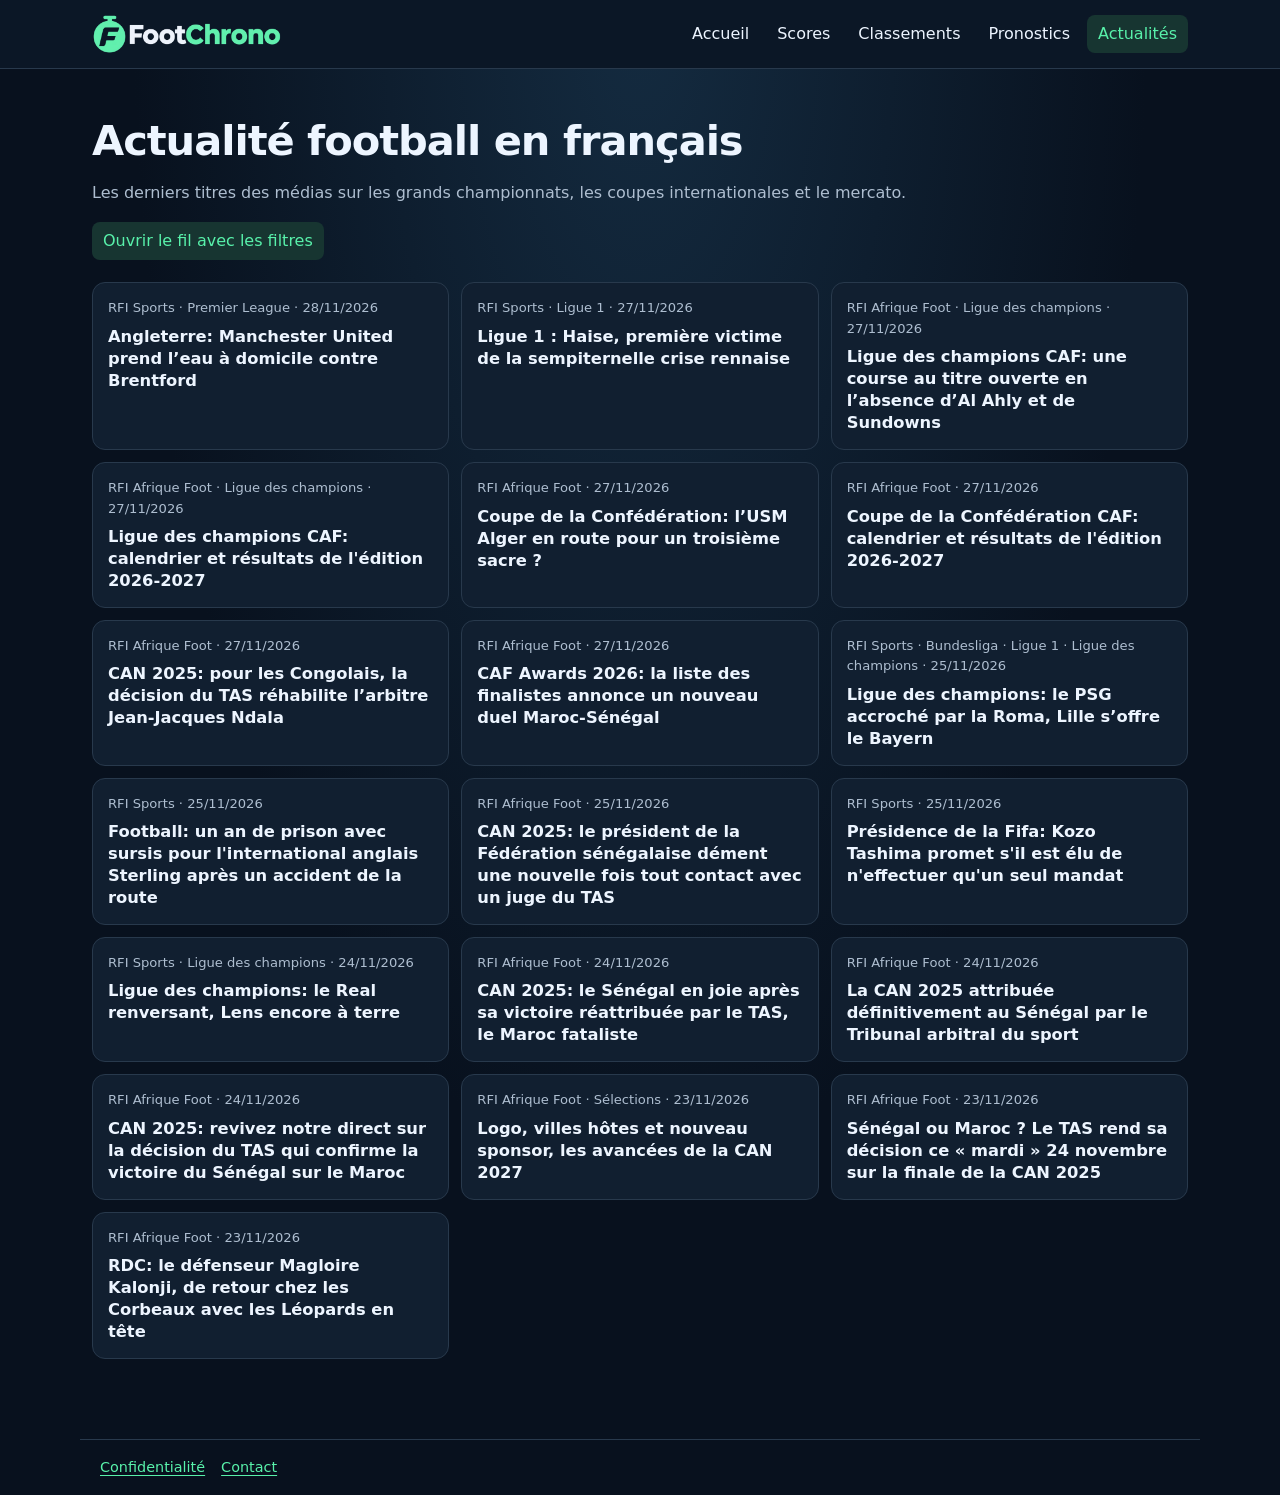
==== commit 6082f664: "Update football headlines" ====
--- a/actualites/index.html
+++ b/actualites/index.html
@@ -8,7 +8,6 @@
 <p>Les derniers titres des médias sur les grands championnats, les coupes internationales et le mercato.</p>
 <p><a href="/#page=news">Ouvrir le fil avec les filtres</a></p>
 <div class="fc-news-grid"><article><p>RFI Sports · Premier League · <time datetime="2026-11-28T17:24:19+00:00">28/11/2026</time></p><h2><a href="https://www.rfi.fr/fr/sports/20261128-angleterre-manchester-united-prend-l-eau-%C3%A0-domicile-contre-brentford">Angleterre: Manchester United prend l’eau à domicile contre Brentford</a></h2></article>
-<article><p>France 24 · Ligue 1 · <time datetime="2026-11-28T12:30:24+00:00">28/11/2026</time></p><h2><a href="https://www.france24.com/fr/%C3%A9missions/sports/20261128-ligue-1-brest-bat-le-paris-fc-et-grimpe-sur-le-podium">Ligue 1 : Brest bat le Paris FC et grimpe sur le podium</a></h2></article>
 <article><p>RFI Sports · Ligue 1 · <time datetime="2026-11-27T20:07:38+00:00">27/11/2026</time></p><h2><a href="https://www.rfi.fr/fr/sports/20261127-ligue-1-haise-premi%C3%A8re-victime-de-la-sempiternelle-crise-rennaise">Ligue 1 : Haise, première victime de la sempiternelle crise rennaise</a></h2></article>
 <article><p>RFI Afrique Foot · Ligue des champions · <time datetime="2026-11-27T15:47:01+00:00">27/11/2026</time></p><h2><a href="https://www.rfi.fr/fr/afrique-foot/20261127-ligue-des-champions-caf-une-course-au-titre-ouverte-en-l-absence-d-al-ahly-et-de-sundowns">Ligue des champions CAF: une course au titre ouverte en l’absence d’Al Ahly et de Sundowns</a></h2></article>
 <article><p>RFI Afrique Foot · Ligue des champions · <time datetime="2026-11-27T09:04:38+00:00">27/11/2026</time></p><h2><a href="https://www.rfi.fr/fr/afrique-foot/20261127-ligue-des-champions-caf-calendrier-et-r%C3%A9sultats-de-l-%C3%A9dition-2026-2027">Ligue des champions CAF: calendrier et résultats de l&#x27;édition 2026-2027</a></h2></article>
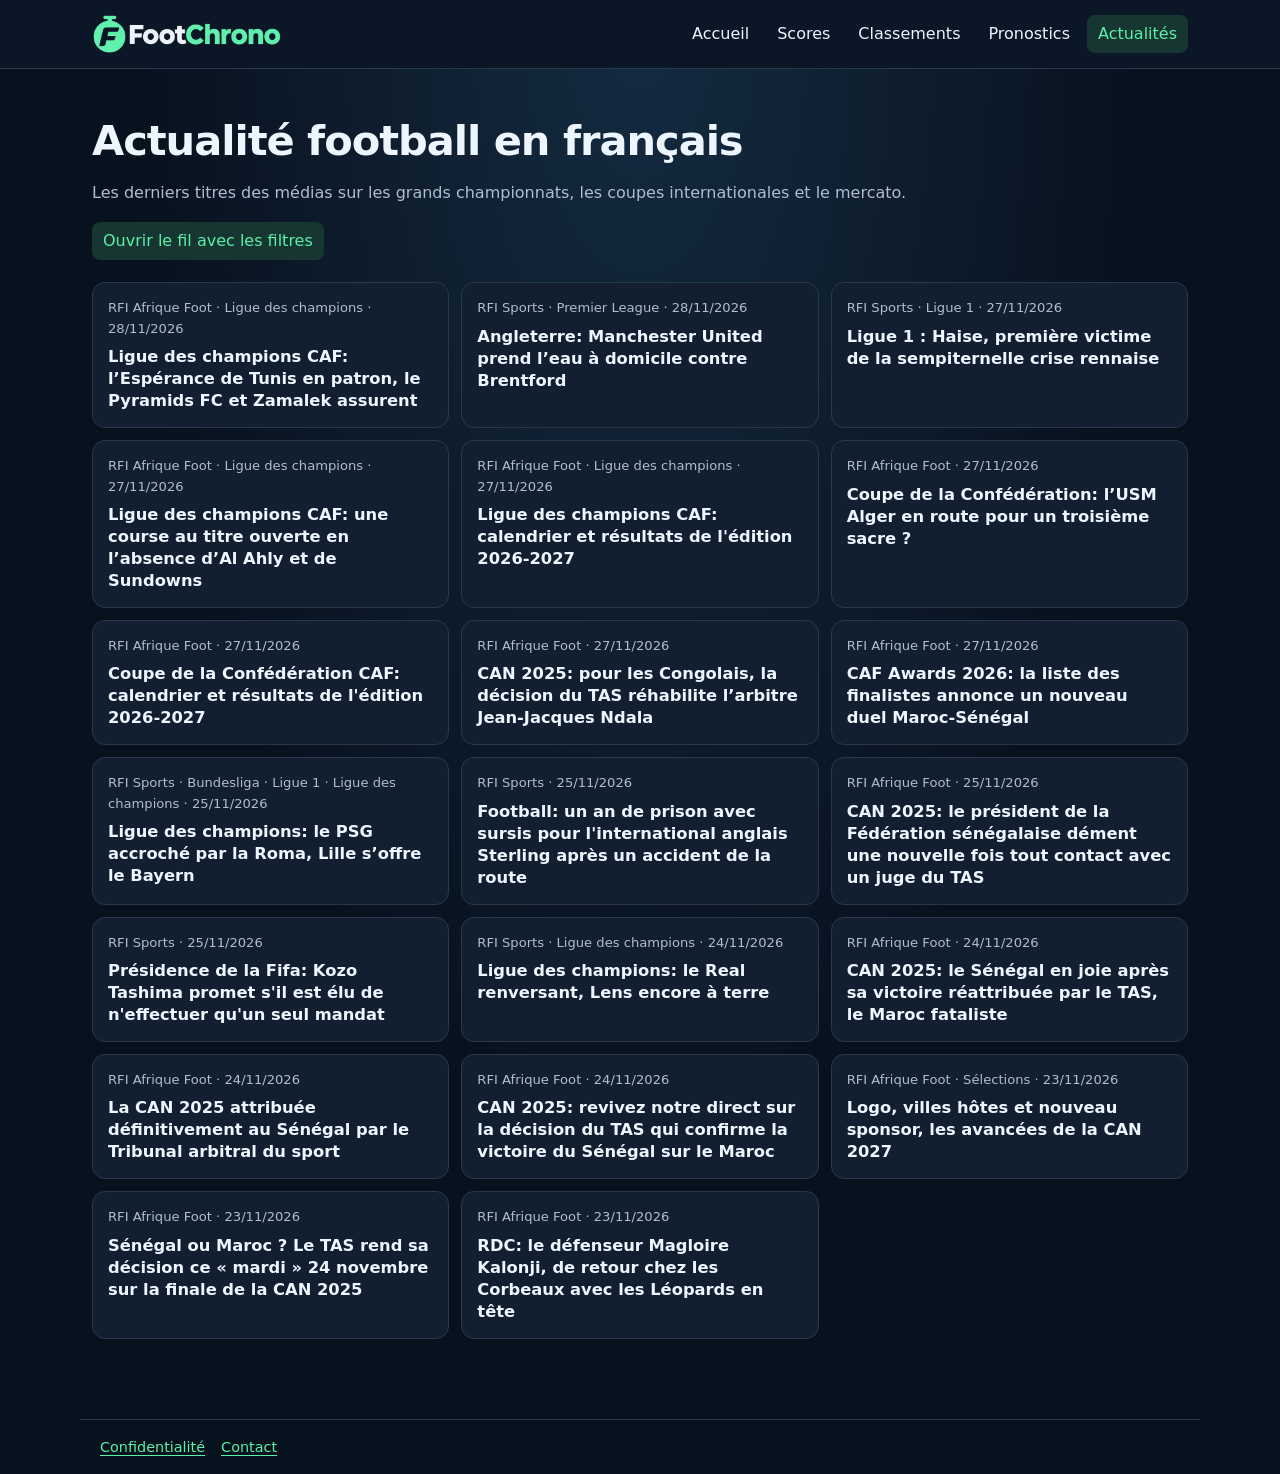
==== commit cc881706: "Update football headlines" ====
--- a/actualites/index.html
+++ b/actualites/index.html
@@ -7,7 +7,8 @@
 <meta name="twitter:card" content="summary"><link rel="stylesheet" href="/footchrono-public.css"><script async src="https://pagead2.googlesyndication.com/pagead/js/adsbygoogle.js?client=ca-pub-7180571260643744" crossorigin="anonymous"></script><style>.fc-ad{width:calc(100% - 32px);max-width:728px;margin:16px auto}.fc-ad:has(ins[data-ad-status="unfilled"]){display:none}</style></head><body><header class="fc-header"><div class="fc-header-inner"><a class="fc-brand" href="/" aria-label="FootChrono, accueil"><img src="/images/footchrono-logo.webp" width="190" height="40" alt="FootChrono"></a><nav class="fc-nav" aria-label="Navigation principale"><a href="/">Accueil</a><a href="/scores">Scores</a><a href="/classements">Classements</a><a href="/#page=predictions">Pronostics</a><a href="/actualites/" aria-current="page">Actualités</a></nav></div></header><main><h1>Actualité football en français</h1>
 <p>Les derniers titres des médias sur les grands championnats, les coupes internationales et le mercato.</p>
 <p><a href="/#page=news">Ouvrir le fil avec les filtres</a></p>
-<div class="fc-news-grid"><article><p>RFI Sports · Premier League · <time datetime="2026-11-28T17:24:19+00:00">28/11/2026</time></p><h2><a href="https://www.rfi.fr/fr/sports/20261128-angleterre-manchester-united-prend-l-eau-%C3%A0-domicile-contre-brentford">Angleterre: Manchester United prend l’eau à domicile contre Brentford</a></h2></article>
+<div class="fc-news-grid"><article><p>RFI Afrique Foot · Ligue des champions · <time datetime="2026-11-28T21:14:04+00:00">28/11/2026</time></p><h2><a href="https://www.rfi.fr/fr/afrique-foot/20261128-ligue-des-champions-caf-l-esp%C3%A9rance-de-tunis-en-patron-le-pyramids-fc-et-zamalek-assurent">Ligue des champions CAF: l’Espérance de Tunis en patron, le Pyramids FC et Zamalek assurent</a></h2></article>
+<article><p>RFI Sports · Premier League · <time datetime="2026-11-28T17:24:19+00:00">28/11/2026</time></p><h2><a href="https://www.rfi.fr/fr/sports/20261128-angleterre-manchester-united-prend-l-eau-%C3%A0-domicile-contre-brentford">Angleterre: Manchester United prend l’eau à domicile contre Brentford</a></h2></article>
 <article><p>RFI Sports · Ligue 1 · <time datetime="2026-11-27T20:07:38+00:00">27/11/2026</time></p><h2><a href="https://www.rfi.fr/fr/sports/20261127-ligue-1-haise-premi%C3%A8re-victime-de-la-sempiternelle-crise-rennaise">Ligue 1 : Haise, première victime de la sempiternelle crise rennaise</a></h2></article>
 <article><p>RFI Afrique Foot · Ligue des champions · <time datetime="2026-11-27T15:47:01+00:00">27/11/2026</time></p><h2><a href="https://www.rfi.fr/fr/afrique-foot/20261127-ligue-des-champions-caf-une-course-au-titre-ouverte-en-l-absence-d-al-ahly-et-de-sundowns">Ligue des champions CAF: une course au titre ouverte en l’absence d’Al Ahly et de Sundowns</a></h2></article>
 <article><p>RFI Afrique Foot · Ligue des champions · <time datetime="2026-11-27T09:04:38+00:00">27/11/2026</time></p><h2><a href="https://www.rfi.fr/fr/afrique-foot/20261127-ligue-des-champions-caf-calendrier-et-r%C3%A9sultats-de-l-%C3%A9dition-2026-2027">Ligue des champions CAF: calendrier et résultats de l&#x27;édition 2026-2027</a></h2></article>
